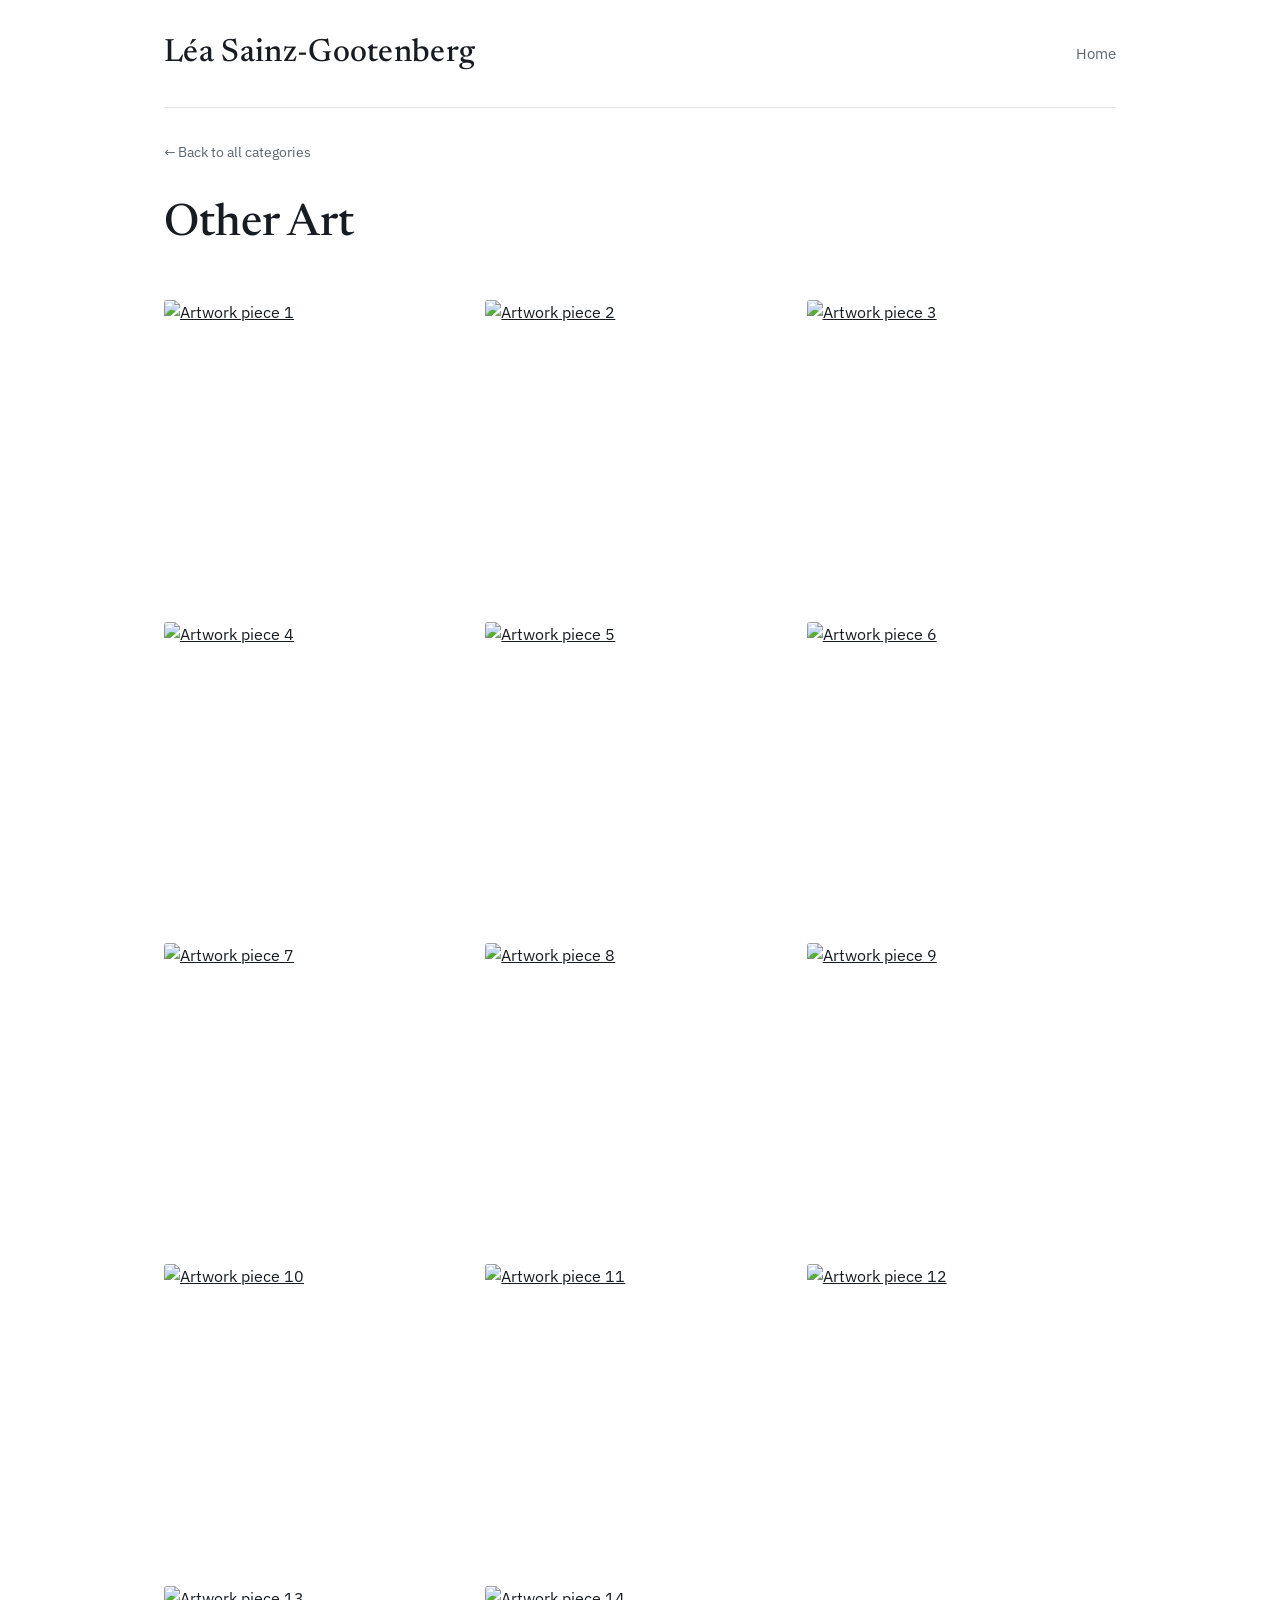
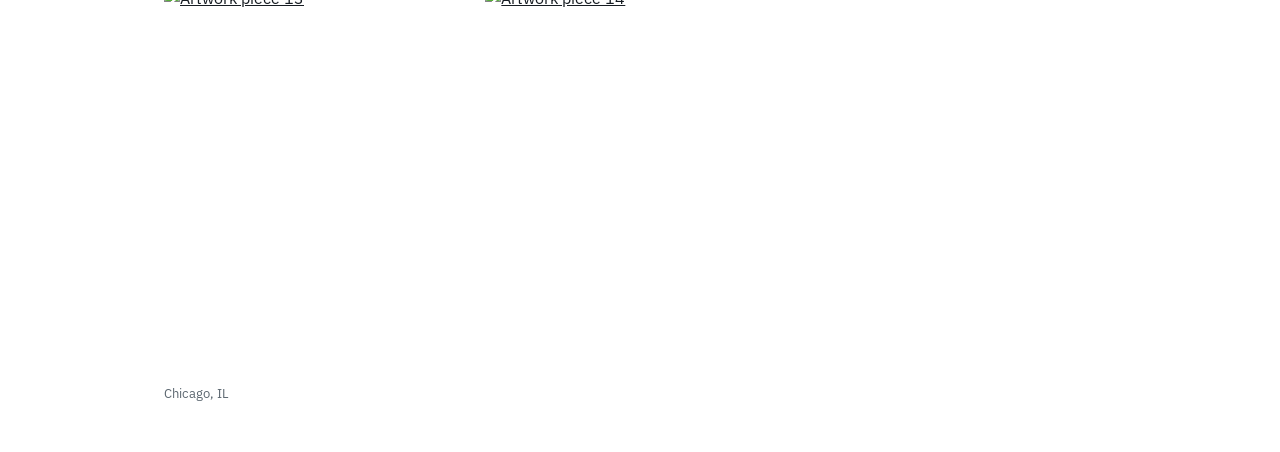
==== artwork.html @ 4070ecb2 "Add files via upload" ====
<!DOCTYPE html>
<html lang="en">
<head>
<meta charset="UTF-8">
<meta name="viewport" content="width=device-width, initial-scale=1">
<title>Other Art — Léa Sainz-Gootenberg</title>
<link rel="preconnect" href="https://fonts.googleapis.com">
<link rel="preconnect" href="https://fonts.gstatic.com" crossorigin>
<link href="https://fonts.googleapis.com/css2?family=Newsreader:ital,opsz,wght@0,6..72,400;0,6..72,500;1,6..72,400&family=IBM+Plex+Sans:wght@400;500;600;700&display=swap" rel="stylesheet">
<style>
  :root{
    --bg:#ffffff;
    --panel:#f6f7f8;
    --text:#161c22;
    --muted:#5c6770;
    --accent:#b5761a;
    --rule:#e2e5e9;
  }
  *{box-sizing:border-box;margin:0;padding:0;}
  html{scroll-behavior:smooth;}
  body{
    background:var(--bg);
    color:var(--text);
    font-family:'IBM Plex Sans',sans-serif;
    line-height:1.6;
    -webkit-font-smoothing:antialiased;
  }
  a{color:var(--text);}
  .wrap{
    max-width:1000px;
    margin:0 auto;
    padding:0 24px;
  }
  header{
    padding:28px 0;
    display:flex;
    justify-content:space-between;
    align-items:center;
    border-bottom:1px solid var(--rule);
  }
  .mark{
    font-family:'Newsreader',serif;
    font-weight:500;
    font-size:2rem;
    letter-spacing:0.01em;
    text-decoration:none;
    color:var(--text);
  }
  nav a{
    color:var(--muted);
    text-decoration:none;
    font-size:0.92rem;
  }
  nav a:hover{color:var(--accent);}

  .back-link{
    display:inline-block;
    margin:32px 0 0;
    color:var(--muted);
    text-decoration:none;
    font-size:0.9rem;
  }
  .back-link:hover{color:var(--accent);}

  h1.title{
    font-family:'Newsreader',serif;
    font-weight:500;
    font-size:clamp(2rem,5vw,2.8rem);
    margin-top:24px;
  }

  .piece{
    display:grid;
    grid-template-columns:64px 1fr;
    gap:20px;
    padding:24px 0;
    border-top:1px solid var(--rule);
  }
  .piece:first-child{border-top:none;margin-top:40px;}
  .piece-freq{
    font-family:'Newsreader',serif;
    font-style:italic;
    color:var(--muted);
    font-size:0.95rem;
    padding-top:2px;
  }
  .piece h3{
    font-family:'Newsreader',serif;
    font-weight:500;
    font-size:1.25rem;
    margin-bottom:6px;
  }
  .piece h3 a{
    text-decoration:none;
    color:var(--text);
  }
  .piece h3 a:hover{color:var(--accent);}
  .piece .role{
    color:var(--accent);
    font-size:0.85rem;
    margin-bottom:10px;
  }
  .piece p{
    color:var(--muted);
    font-size:0.96rem;
    max-width:56ch;
  }

  .placeholder-note{
    margin-top:40px;
    font-style:italic;
    color:#a8b0b6;
  }

  .gallery{
    display:grid;
    grid-template-columns:repeat(3,1fr);
    gap:12px;
    margin-top:40px;
  }
  .gallery a{
    display:block;
    aspect-ratio:1;
    overflow:hidden;
    border-radius:3px;
  }
  .gallery img{
    width:100%;
    height:100%;
    object-fit:cover;
    display:block;
    transition:transform .3s ease, opacity .3s ease;
  }
  .gallery a:hover img{
    transform:scale(1.03);
    opacity:0.92;
  }
  @media (prefers-reduced-motion: reduce){
    .gallery img{transition:none;}
  }
  @media (max-width:640px){
    .gallery{grid-template-columns:repeat(2,1fr);gap:8px;}
  }

  footer{
    padding:48px 0 48px;
    color:var(--muted);
    font-size:0.82rem;
    margin-top:40px;
  }

  @media (max-width:520px){
    .piece{grid-template-columns:44px 1fr;}
  }
</style>
</head>
<body>
<div class="wrap">

  <header>
    <a class="mark" href="index.html">Léa Sainz-Gootenberg</a>
    <nav>
      <a href="index.html">Home</a>
    </nav>
  </header>

  <a class="back-link" href="index.html">&larr; Back to all categories</a>

  <h1 class="title">Other Art</h1>

  <div class="gallery">
    <a href="images/artwork/art-01.jpg" target="_blank" rel="noopener"><img src="images/artwork/art-01.jpg" alt="Artwork piece 1"></a>
    <a href="images/artwork/art-02.jpg" target="_blank" rel="noopener"><img src="images/artwork/art-02.jpg" alt="Artwork piece 2"></a>
    <a href="images/artwork/art-03.jpg" target="_blank" rel="noopener"><img src="images/artwork/art-03.jpg" alt="Artwork piece 3"></a>
    <a href="images/artwork/art-04.jpg" target="_blank" rel="noopener"><img src="images/artwork/art-04.jpg" alt="Artwork piece 4"></a>
    <a href="images/artwork/art-05.jpg" target="_blank" rel="noopener"><img src="images/artwork/art-05.jpg" alt="Artwork piece 5"></a>
    <a href="images/artwork/art-06.jpg" target="_blank" rel="noopener"><img src="images/artwork/art-06.jpg" alt="Artwork piece 6"></a>
    <a href="images/artwork/art-07.jpg" target="_blank" rel="noopener"><img src="images/artwork/art-07.jpg" alt="Artwork piece 7"></a>
    <a href="images/artwork/art-08.jpg" target="_blank" rel="noopener"><img src="images/artwork/art-08.jpg" alt="Artwork piece 8"></a>
    <a href="images/artwork/art-09.jpg" target="_blank" rel="noopener"><img src="images/artwork/art-09.jpg" alt="Artwork piece 9"></a>
    <a href="images/artwork/art-10.jpg" target="_blank" rel="noopener"><img src="images/artwork/art-10.jpg" alt="Artwork piece 10"></a>
    <a href="images/artwork/art-11.jpg" target="_blank" rel="noopener"><img src="images/artwork/art-11.jpg" alt="Artwork piece 11"></a>
    <a href="images/artwork/art-12.jpg" target="_blank" rel="noopener"><img src="images/artwork/art-12.jpg" alt="Artwork piece 12"></a>
    <a href="images/artwork/art-13.jpg" target="_blank" rel="noopener"><img src="images/artwork/art-13.jpg" alt="Artwork piece 13"></a>
    <a href="images/artwork/art-14.jpg" target="_blank" rel="noopener"><img src="images/artwork/art-14.jpg" alt="Artwork piece 14"></a>
  </div>

  <footer>
    Chicago, IL
  </footer>

</div>
</body>
</html>
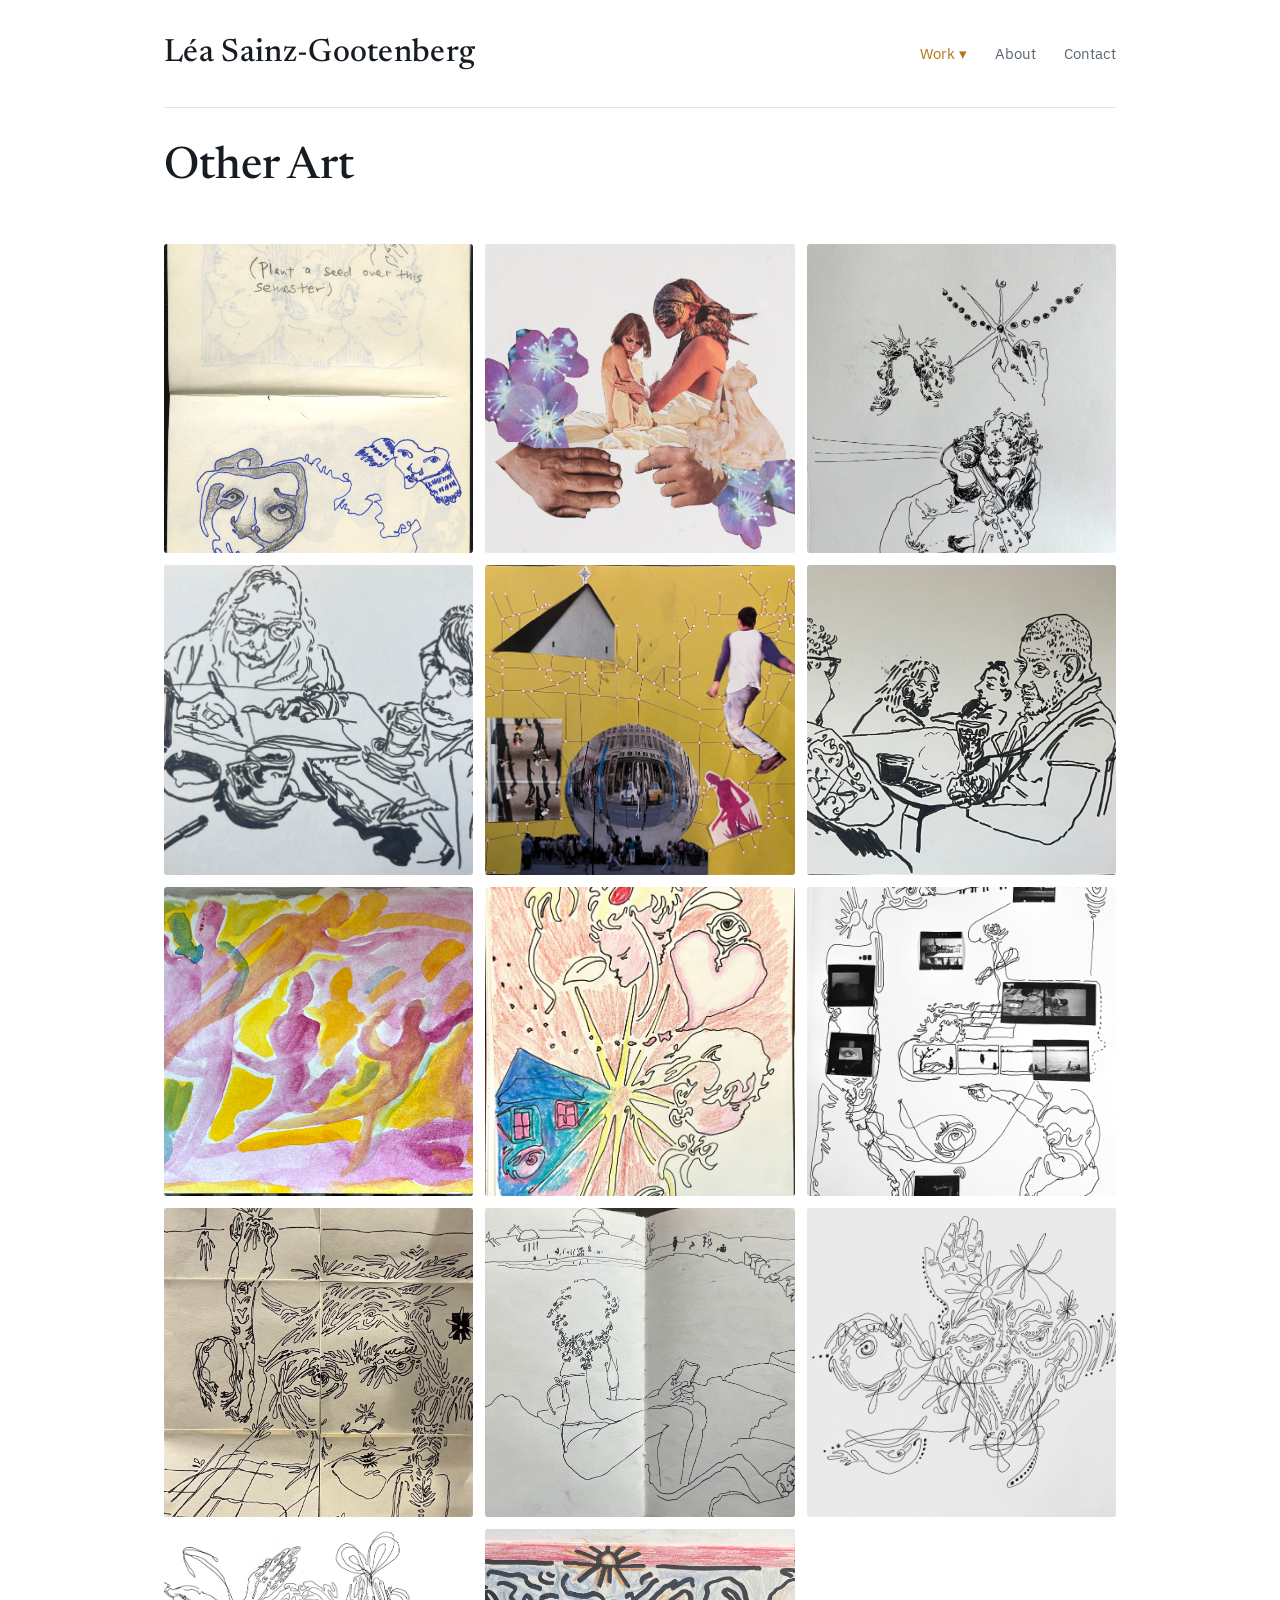
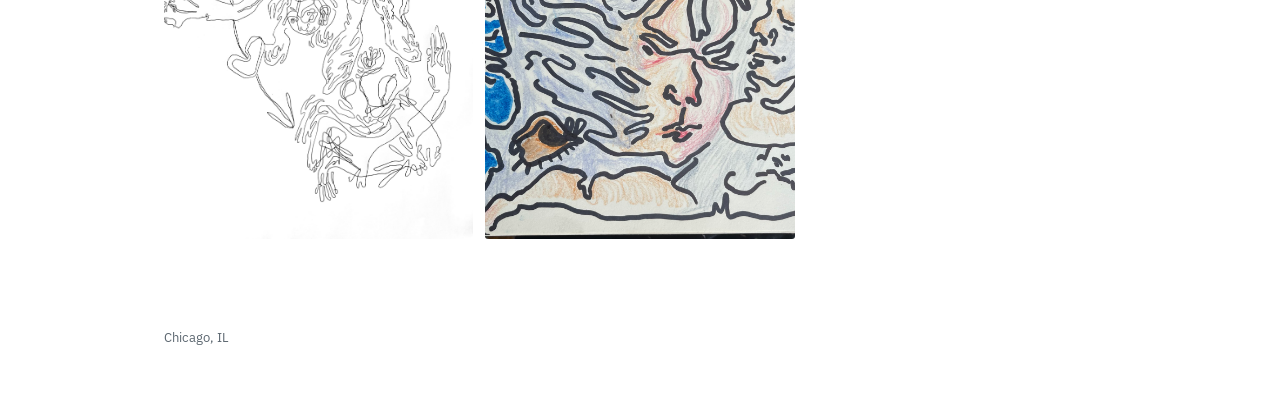
==== commit 220b3959: "Add files via upload" ====
--- a/artwork.html
+++ b/artwork.html
@@ -153,18 +153,27 @@
     .piece{grid-template-columns:44px 1fr;}
   }
 </style>
+<link rel="stylesheet" href="nav.css">
 </head>
 <body>
 <div class="wrap">
 
   <header>
     <a class="mark" href="index.html">Léa Sainz-Gootenberg</a>
-    <nav>
-      <a href="index.html">Home</a>
+    <nav class="site-nav" aria-label="Main">
+      <div class="has-menu">
+        <button type="button" class="menu-toggle" aria-expanded="false" aria-haspopup="true" aria-current="page">Work <span aria-hidden="true">&#9662;</span></button>
+        <div class="menu">
+          <a href="radio.html">Radio</a>
+          <a href="writing.html">Writing</a>
+          <a href="artwork.html" aria-current="page">Other Art</a>
+          <a href="photography.html">Photography</a>
+        </div>
+      </div>
+      <a href="about.html">About</a>
+      <a href="mailto:lsainzgootenberg@gmail.com">Contact</a>
     </nav>
   </header>
-
-  <a class="back-link" href="index.html">&larr; Back to all categories</a>
 
   <h1 class="title">Other Art</h1>
 
@@ -190,5 +199,6 @@
   </footer>
 
 </div>
+<script src="nav.js"></script>
 </body>
 </html>
--- a/nav.css
+++ b/nav.css
@@ -0,0 +1,38 @@
+/* Shared top navigation: Work (dropdown) / About / Contact */
+.site-nav{display:flex;align-items:center;gap:28px;}
+.site-nav a,
+.site-nav .menu-toggle{
+  color:var(--muted);
+  text-decoration:none;
+  font:inherit;
+  font-size:0.92rem;
+  background:none;
+  border:0;
+  padding:0;
+  cursor:pointer;
+}
+.site-nav a:hover,
+.site-nav .menu-toggle:hover,
+.site-nav [aria-current="page"]{color:var(--accent);}
+.has-menu{position:relative;}
+.menu{
+  display:none;
+  position:absolute;
+  top:100%;
+  left:-14px;
+  min-width:160px;
+  padding:14px 0 8px;
+  z-index:20;
+}
+.menu::before{ /* background panel starts a little below the toggle, hover gap is bridged by padding */
+  content:'';position:absolute;inset:8px 0 0 0;background:var(--bg);border:1px solid var(--rule);border-radius:4px;z-index:-1;
+}
+.menu a{display:block;padding:8px 16px;white-space:nowrap;}
+.has-menu:hover .menu,
+.has-menu:focus-within .menu,
+.has-menu.open .menu{display:block;}
+@media (max-width:520px){
+  .site-nav{gap:18px;}
+  header{flex-wrap:wrap;gap:12px;}
+  .menu{left:auto;right:-10px;}
+}
